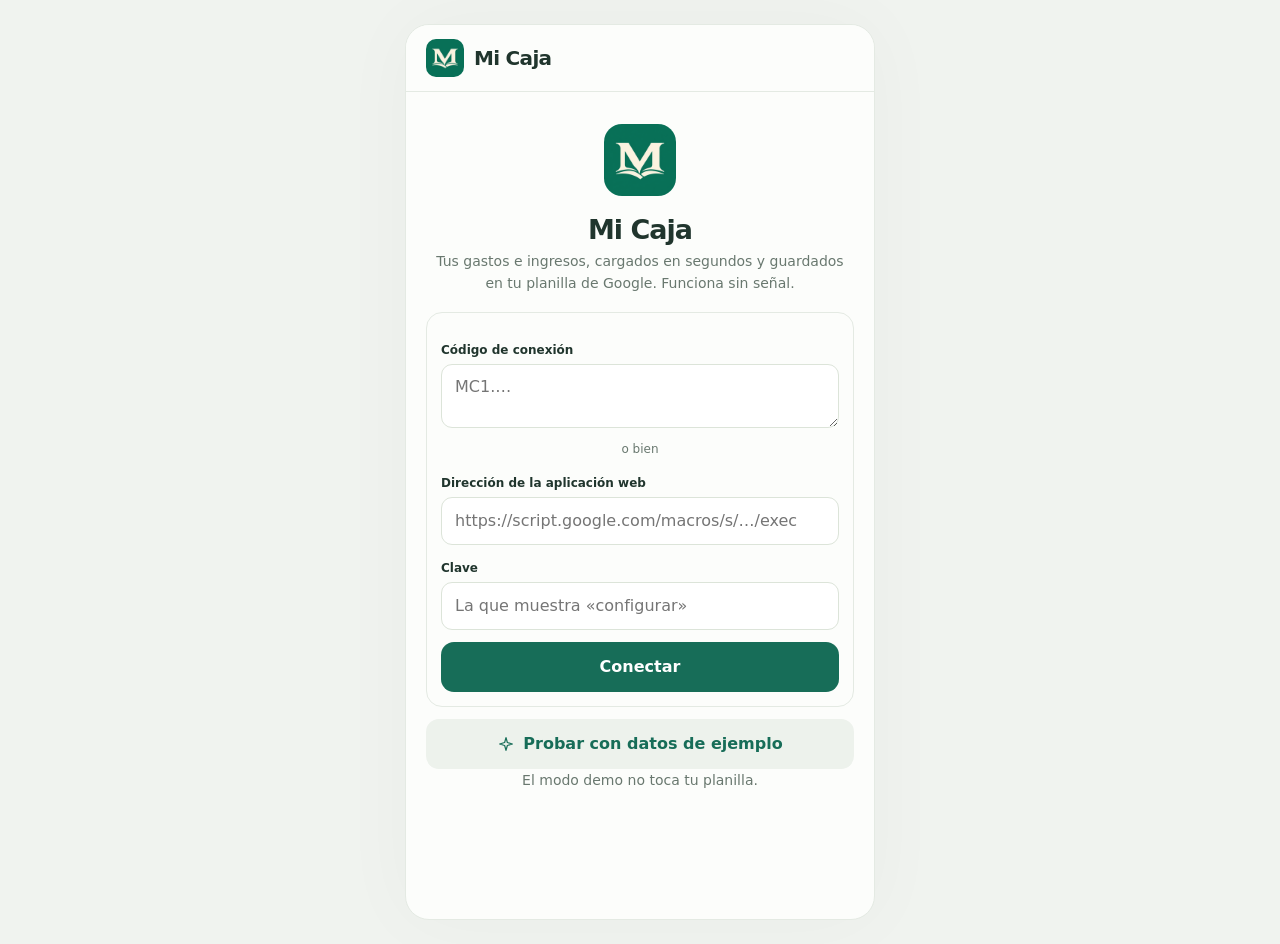
==== index.html @ a15f1933 "Mi Caja 2.0: app sin conexión con servidor en Apps Script (mismo esquema que Don Enrique) - Cola de " ====
<!doctype html>
<html lang="es-AR">
<head>
  <meta charset="utf-8">
  <meta name="viewport" content="width=device-width,initial-scale=1,maximum-scale=1,viewport-fit=cover">
  <meta name="color-scheme" content="light dark">
  <meta name="theme-color" content="#176D58" media="(prefers-color-scheme: light)">
  <meta name="theme-color" content="#181818" media="(prefers-color-scheme: dark)">
  <title>Mi Caja</title>
  <meta name="description" content="Tu registro personal de gastos e ingresos, siempre a mano. Funciona sin señal.">
  <link rel="manifest" href="manifest.webmanifest">
  <link rel="icon" type="image/png" sizes="32x32" href="icons/monogram-32.png">
  <link rel="apple-touch-icon" sizes="180x180" href="icons/monogram-180.png">
  <meta name="apple-mobile-web-app-capable" content="yes">
  <meta name="mobile-web-app-capable" content="yes">
  <meta name="apple-mobile-web-app-title" content="Mi Caja">
  <meta name="apple-mobile-web-app-status-bar-style" content="default">
  <meta name="format-detection" content="telephone=no">
  <link rel="stylesheet" href="css/style.css">
</head>
<body>
  <div class="shell">
    <header><div class="brand"><img class="logo" src="icons/monogram-192.png" width="40" height="40" alt=""> Mi Caja</div><button class="sync-pill" id="sync" type="button" hidden></button></header>
    <div id="update" class="update" hidden><span>Hay una versión nueva de Mi Caja.</span><button id="applyUpdate" type="button">Actualizar</button></div>
    <main id="screen" aria-live="polite"></main>
    <nav id="tabbar" aria-label="Navegación principal" hidden>
      <button data-page="home" type="button"><svg class="ic" width="24" height="24" viewBox="0 0 24 24" fill="none" stroke="currentColor" stroke-width="1.6" stroke-linecap="round" stroke-linejoin="round" aria-hidden="true"><path d="M3.5 10.5 12 4l8.5 6.5"/><path d="M5.5 9v10.5h13V9"/><path d="M10 19.5v-5h4v5"/></svg><span>Inicio</span></button>
      <button data-page="form" type="button"><svg class="ic" width="24" height="24" viewBox="0 0 24 24" fill="none" stroke="currentColor" stroke-width="1.6" stroke-linecap="round" stroke-linejoin="round" aria-hidden="true"><circle cx="12" cy="12" r="8.5"/><path d="M12 8v8M8 12h8"/></svg><span>Cargar</span></button>
      <button data-page="history" type="button"><svg class="ic" width="24" height="24" viewBox="0 0 24 24" fill="none" stroke="currentColor" stroke-width="1.6" stroke-linecap="round" stroke-linejoin="round" aria-hidden="true"><path d="M8.5 7h11M8.5 12h11M8.5 17h11"/><circle cx="4.5" cy="7" r=".8"/><circle cx="4.5" cy="12" r=".8"/><circle cx="4.5" cy="17" r=".8"/></svg><span>Movimientos</span></button>
      <button data-page="settings" type="button"><svg class="ic" width="24" height="24" viewBox="0 0 24 24" fill="none" stroke="currentColor" stroke-width="1.6" stroke-linecap="round" stroke-linejoin="round" aria-hidden="true"><circle cx="12" cy="12" r="3"/><path d="M19.4 15a1.7 1.7 0 0 0 .3 1.8l.1.1a2 2 0 1 1-2.8 2.8l-.1-.1a1.7 1.7 0 0 0-1.8-.3 1.7 1.7 0 0 0-1 1.5V21a2 2 0 1 1-4 0v-.1a1.7 1.7 0 0 0-1.1-1.5 1.7 1.7 0 0 0-1.8.3l-.1.1a2 2 0 1 1-2.8-2.8l.1-.1a1.7 1.7 0 0 0 .3-1.8 1.7 1.7 0 0 0-1.5-1H3a2 2 0 1 1 0-4h.1a1.7 1.7 0 0 0 1.5-1.1 1.7 1.7 0 0 0-.3-1.8l-.1-.1a2 2 0 1 1 2.8-2.8l.1.1a1.7 1.7 0 0 0 1.8.3H9a1.7 1.7 0 0 0 1-1.5V3a2 2 0 1 1 4 0v.1a1.7 1.7 0 0 0 1 1.5 1.7 1.7 0 0 0 1.8-.3l.1-.1a2 2 0 1 1 2.8 2.8l-.1.1a1.7 1.7 0 0 0-.3 1.8V9a1.7 1.7 0 0 0 1.5 1H21a2 2 0 1 1 0 4h-.1a1.7 1.7 0 0 0-1.5 1z"/></svg><span>Ajustes</span></button>
    </nav>
  </div>
  <div id="overlay"></div>
  <div id="toast" role="status"></div>
  <noscript>Mi Caja necesita JavaScript.</noscript>
  <script type="module" src="js/app.js"></script>
</body>
</html>
---- css/style.css ----
/* Mi Caja · verde #176D58, minimalista, para usar con una mano. Modo oscuro automático. */
:root{font-family:system-ui,-apple-system,"Segoe UI",sans-serif;color:#20352d;background:#f0f3ef;--green:#176D58;--muted:#69786f;--line:#e4eae3;--bg:#fcfdfb;--soft:#edf2ec;--warn:#8a6414;--warnbg:#f7f0dc;--bad:#9e3434;--badbg:#f9e7e5;color-scheme:light dark}
*{box-sizing:border-box}
html,body{margin:0;overscroll-behavior-y:none}
body{-webkit-tap-highlight-color:transparent}
body.noscroll{overflow:hidden}
button,input,select,textarea{font:inherit;color:inherit}
button{cursor:pointer}
button:focus-visible,a:focus-visible{outline:3px solid #60b79a;outline-offset:2px}
.ic{display:inline-block;vertical-align:-4px;flex-shrink:0}
.spin{animation:spin 1s linear infinite}
@keyframes spin{to{transform:rotate(360deg)}}

.shell{max-width:470px;margin:auto;min-height:100dvh;background:var(--bg);box-shadow:0 0 80px #19392a08}
header{position:sticky;top:0;z-index:5;display:flex;align-items:center;justify-content:space-between;gap:10px;padding:max(14px,env(safe-area-inset-top)) 20px 14px;border-bottom:1px solid var(--line);background:color-mix(in srgb,var(--bg) 92%,transparent);backdrop-filter:blur(12px)}
.brand{display:flex;align-items:center;gap:10px;font-size:20px;font-weight:750;letter-spacing:-.7px}
.brand img.logo{width:38px;height:38px;object-fit:cover;border-radius:10px;display:block}
.sync-pill{display:flex;align-items:center;gap:6px;border:0;border-radius:20px;padding:8px 11px;font-size:12px;font-weight:600;min-height:36px;background:var(--soft);color:var(--green)}
.sync-pill[hidden]{display:none}
.sync-warn{background:var(--warnbg);color:var(--warn)}
.sync-off{background:#ececec;color:#5d5d5d}
.sync-err{background:var(--badbg);color:var(--bad)}
.sync-busy{background:var(--soft);color:var(--green)}
.sync-demo{background:#ece9f7;color:#5a4a9c}
.update{display:flex;align-items:center;justify-content:space-between;gap:10px;padding:10px 20px;background:var(--green);color:#fff;font-size:13px}
.update[hidden]{display:none}
.update button{border:0;background:#fff;color:var(--green);border-radius:10px;padding:8px 12px;font-weight:700;min-height:38px}

main{padding:22px 20px calc(110px + env(safe-area-inset-bottom))}
h1{font-size:27px;font-weight:650;letter-spacing:-1px;margin:5px 0 20px}
h2{font-size:15px;margin:26px 0 10px}
p{line-height:1.55}
.eyebrow{font-size:11px;letter-spacing:1.6px;text-transform:uppercase;color:var(--muted);font-weight:650}
.muted{font-size:12px;color:var(--muted);line-height:1.6}
.center{text-align:center}
.hero{background:var(--green);color:#fff;padding:24px;border-radius:22px;margin:12px 0}
.hero small{color:#d2e6db}
.balance{font-size:38px;letter-spacing:-1.8px;font-weight:650;margin:8px 0;font-variant-numeric:tabular-nums}
.hero p{font-size:12px;color:#d2e6db;margin:0}
.cards{display:grid;grid-template-columns:1fr 1fr;gap:12px}
.card{border:1px solid var(--line);padding:16px 14px;border-radius:17px}
.card small{color:var(--muted);display:block;font-size:11px}
.card strong{display:block;margin-top:8px;font-size:18px;letter-spacing:-.5px;font-variant-numeric:tabular-nums}
.primary,.secondary,.danger{display:inline-flex;align-items:center;justify-content:center;gap:8px;border:0;padding:14px 18px;border-radius:13px;font-weight:650;min-height:50px}
.primary{background:var(--green);color:#fff}
.primary:disabled{opacity:.6}
.secondary{background:var(--soft);color:var(--green)}
.danger{background:var(--badbg);color:var(--bad)}
.wide{width:100%;margin-top:12px}
.link,.link-more{border:0;background:none;color:var(--green);font-weight:650;padding:10px 4px;min-height:44px}
.link.small{font-size:12px;display:inline-flex;align-items:center;gap:5px}
.link-more{display:block;margin:10px auto 0}
.actions{display:grid;grid-template-columns:1.6fr 1fr;gap:10px;margin:18px 0}

.row{display:flex;align-items:center;gap:12px;width:100%;text-align:left;border:0;background:none;border-bottom:1px solid var(--line);padding:14px 0;min-height:64px}
.row .icon{width:38px;height:38px;border-radius:12px;background:var(--soft);color:var(--green);display:grid;place-items:center;flex-shrink:0}
.row .body{flex:1;min-width:0}
.row strong{font-size:14px;font-weight:600;display:block;overflow:hidden;text-overflow:ellipsis;white-space:nowrap}
.row small{display:block;color:var(--muted);font-size:11.5px;margin-top:4px;overflow:hidden;text-overflow:ellipsis;white-space:nowrap}
.row small.st{color:var(--warn);display:flex;align-items:center;gap:4px}
.row.is-failed small.st{color:var(--bad)}
.row.is-pending .icon,.row.is-failed .icon{background:var(--warnbg);color:var(--warn)}
.row .amount{text-align:right;flex-shrink:0;font-size:14px;font-weight:700;font-variant-numeric:tabular-nums}
.row .amount small{font-weight:500}
.positive{color:var(--green)}
.empty{text-align:center;padding:28px 16px;border:1px dashed #d5dfd2;border-radius:15px;color:var(--muted);font-size:13px;line-height:1.7}
.sync-inline{display:flex;align-items:center;justify-content:space-between;gap:12px;margin:-2px 0 14px;padding:10px 14px;border-radius:12px;background:var(--warnbg);color:var(--warn);font-size:12.5px;line-height:1.45}
.sync-inline.bad{background:var(--badbg);color:var(--bad)}
.sync-inline button{border:0;background:none;color:inherit;font-weight:700;min-height:40px;padding:0 4px}

.tabs,.chips{display:flex;gap:7px;flex-wrap:wrap;margin:12px 0}
.tabs button{flex:1;border:1px solid var(--line);background:#fff;border-radius:11px;padding:10px 6px;font-size:13px;color:#536357;min-height:44px}
.tabs button.active{background:var(--green);border-color:var(--green);color:#fff;font-weight:650}
.chips{margin:10px 0 0}
.chips button{border:1px solid var(--line);background:#fff;border-radius:20px;font-size:12px;padding:8px 12px;color:#536357;min-height:36px}
.chips button.on{border-color:var(--green);color:var(--green);font-weight:650}
.seg{display:grid;grid-template-columns:1fr 1fr;gap:6px;background:var(--soft);padding:4px;border-radius:12px;margin-top:6px}
.seg label{margin:0;text-align:center;border-radius:9px;padding:9px;font-size:13px;font-weight:600;color:var(--muted);cursor:pointer}
.seg label.on{background:#fff;color:var(--green);box-shadow:0 1px 3px #0001}
.seg label{position:relative}
.seg input{position:absolute;inset:0;width:1px;height:1px;min-height:0;padding:0;border:0;opacity:0;pointer-events:none}
label{display:block;font-size:12px;font-weight:650;margin:16px 0 7px}
input,select,textarea{width:100%;min-width:0;max-width:100%;border:1px solid #dce4d9;background:#fff;color:#20352d;border-radius:11px;padding:12px 13px;min-height:48px;font-size:16px}
input:focus,select:focus,textarea:focus{outline:2px solid #7bb39b;outline-offset:0}
input.money{font-size:34px;border-color:#79aa91;font-weight:600;letter-spacing:-1px;font-variant-numeric:tabular-nums}
input[type="date"]{display:block;-webkit-appearance:none;appearance:none;text-align:left}
input[type="date"]::-webkit-date-and-time-value{text-align:left}
textarea{display:block;resize:vertical}
select:disabled{opacity:.7}
details{border:1px solid var(--line);border-radius:12px;padding:12px 14px;margin-top:18px}
summary{font-size:13px;font-weight:600;cursor:pointer;min-height:24px}
.twocol{display:grid;grid-template-columns:1fr 1fr;gap:12px}
.twocol>div,main,form{min-width:0}
.error{color:var(--bad);font-size:13px;min-height:1px}
.check{display:flex;align-items:center;gap:10px;font-weight:500;font-size:13px}
.check input{width:20px;min-height:20px}

.searchbox{display:flex;align-items:center;gap:8px;border:1px solid #dce4d9;border-radius:12px;padding:0 12px;background:#fff;color:var(--muted)}
.searchbox input{border:0;padding:12px 0;outline:none;background:none}
.filters{display:grid;grid-template-columns:1fr 1fr;gap:8px;margin:10px 0 4px}
.filters select:first-child{grid-column:1/-1}
.filters select{min-height:44px;padding:9px 11px;font-size:15px}

.box{border:1px solid var(--line);border-radius:16px;padding:14px;margin-top:8px}
.box .wide:first-child{margin-top:0}
.box.list{padding:4px 14px}
.item{display:flex;align-items:center;gap:12px;width:100%;border:0;background:none;text-align:left;padding:12px 0;min-height:56px;color:var(--green)}
.item+.item{border-top:1px solid var(--line)}
.item span{flex:1;color:inherit}
.item b{display:block;font-size:14px;font-weight:600;color:#20352d}
.item small{display:block;font-size:12px;color:var(--muted);margin-top:2px}
.conn{display:flex;align-items:center;gap:12px}
.conn b{display:block;font-size:14px}
.conn small{display:block;font-size:12px;color:var(--muted);margin-top:2px}
.dot{width:10px;height:10px;border-radius:50%;flex-shrink:0}
.dot-ok{background:#2fa36b}.dot-off{background:#a0a0a0}.dot-demo{background:#7a66c7}
.note{display:flex;gap:8px;align-items:flex-start;margin-top:12px;padding:10px 12px;border-radius:11px;background:var(--warnbg);color:var(--warn);font-size:12.5px;line-height:1.5}
.note.bad{background:var(--badbg);color:var(--bad)}
.note .ic{margin-top:1px}
.op{display:flex;align-items:flex-start;gap:9px;padding:9px 0;font-size:13px;color:var(--muted)}
.op+.op{border-top:1px solid var(--line)}
.op span{flex:1}
.op small{display:block;color:var(--bad);margin-top:3px}
.op.bad{color:inherit}
.op .link{min-height:32px;padding:0 4px}
.version{text-align:center;font-size:12px;color:var(--muted);margin-top:28px}

.welcome{text-align:center;padding-top:10px}
.welcome img{border-radius:18px}
.welcome h1{margin:14px 0 6px}
.welcome>p{color:var(--muted);font-size:14px;margin:0 0 18px}
.welcome .box{text-align:left}
body.is-welcome nav{display:none}

nav{position:fixed;bottom:0;left:50%;transform:translateX(-50%);z-index:5;width:min(100%,470px);padding:8px 6px max(10px,env(safe-area-inset-bottom));display:grid;grid-template-columns:repeat(4,1fr);background:color-mix(in srgb,var(--bg) 94%,transparent);border-top:1px solid var(--line);backdrop-filter:blur(12px)}
nav[hidden]{display:none}
nav button{display:flex;flex-direction:column;align-items:center;gap:3px;border:0;background:none;color:#7a857a;min-height:52px;padding:4px}
nav span{font-size:10.5px;font-weight:600}
nav button.active{color:var(--green)}

.sheet-bg{position:fixed;inset:0;background:#0006;z-index:20;animation:fade .15s}
.sheet{position:fixed;left:50%;bottom:0;transform:translateX(-50%);z-index:21;width:min(100%,470px);max-height:88dvh;overflow:auto;background:var(--bg);border-radius:22px 22px 0 0;padding:18px 20px max(20px,env(safe-area-inset-bottom));animation:up .2s ease-out}
@keyframes up{from{transform:translate(-50%,40px);opacity:.4}}
@keyframes fade{from{opacity:0}}
.sheet-head{display:flex;align-items:center;justify-content:space-between;gap:10px}
.sheet-head b{font-size:16px}
.iconbtn{border:0;background:var(--soft);color:var(--green);width:40px;height:40px;border-radius:50%;display:grid;place-items:center;flex-shrink:0}
.sheet-amount{font-size:30px;font-weight:650;letter-spacing:-1px;margin:6px 0 4px;font-variant-numeric:tabular-nums}
.sheet dl{display:grid;grid-template-columns:auto 1fr;gap:9px 14px;font-size:13.5px;margin:16px 0}
.sheet dt{color:var(--muted)}
.sheet dd{margin:0;overflow-wrap:anywhere}
.sheet-actions{display:grid;gap:8px}

#toast{position:fixed;bottom:calc(96px + env(safe-area-inset-bottom));left:50%;transform:translate(-50%,10px);z-index:30;background:#203d30;color:#fff;border-radius:12px;padding:12px 16px;font-size:13px;max-width:90%;opacity:0;pointer-events:none;transition:.2s}
#toast.show{opacity:1;transform:translate(-50%,0)}

@media(min-width:600px){.shell{margin:24px auto;min-height:calc(100dvh - 48px);border:1px solid var(--line);border-radius:24px;overflow:clip}nav{bottom:24px;border-radius:0 0 24px 24px}}

@media(prefers-color-scheme:dark){
  :root{color:#ededed;background:#101010;--green:#78d4b4;--muted:#ababab;--line:#363636;--bg:#181818;--soft:#262626;--warn:#f1d08a;--warnbg:#3a311a;--bad:#ffaaa5;--badbg:#3d2221}
  .hero,.primary,.tabs button.active{background:#176D58;color:#fff;border-color:#176D58}
  .update{background:#176D58}
  .card,.box{background:#1e1e1e}
  .tabs button,.chips button,.seg label.on,.searchbox{background:#242424;color:#e0e0e0;border-color:#414141}
  .chips button.on{color:var(--green);border-color:var(--green)}
  input,select,textarea{background:#242424;color:#ededed;border-color:#484848}
  .searchbox input{background:none}
  input::placeholder,textarea::placeholder{color:#a0a0a0;opacity:1}
  input.money{border-color:#6cb89a}
  .item b{color:#ededed}
  .sync-off{background:#2b2b2b;color:#bdbdbd}
  .sync-demo{background:#2c2840;color:#c7bcf5}
  .empty{border-color:#484848}
  #toast{background:#e5e5e5;color:#202020}
}
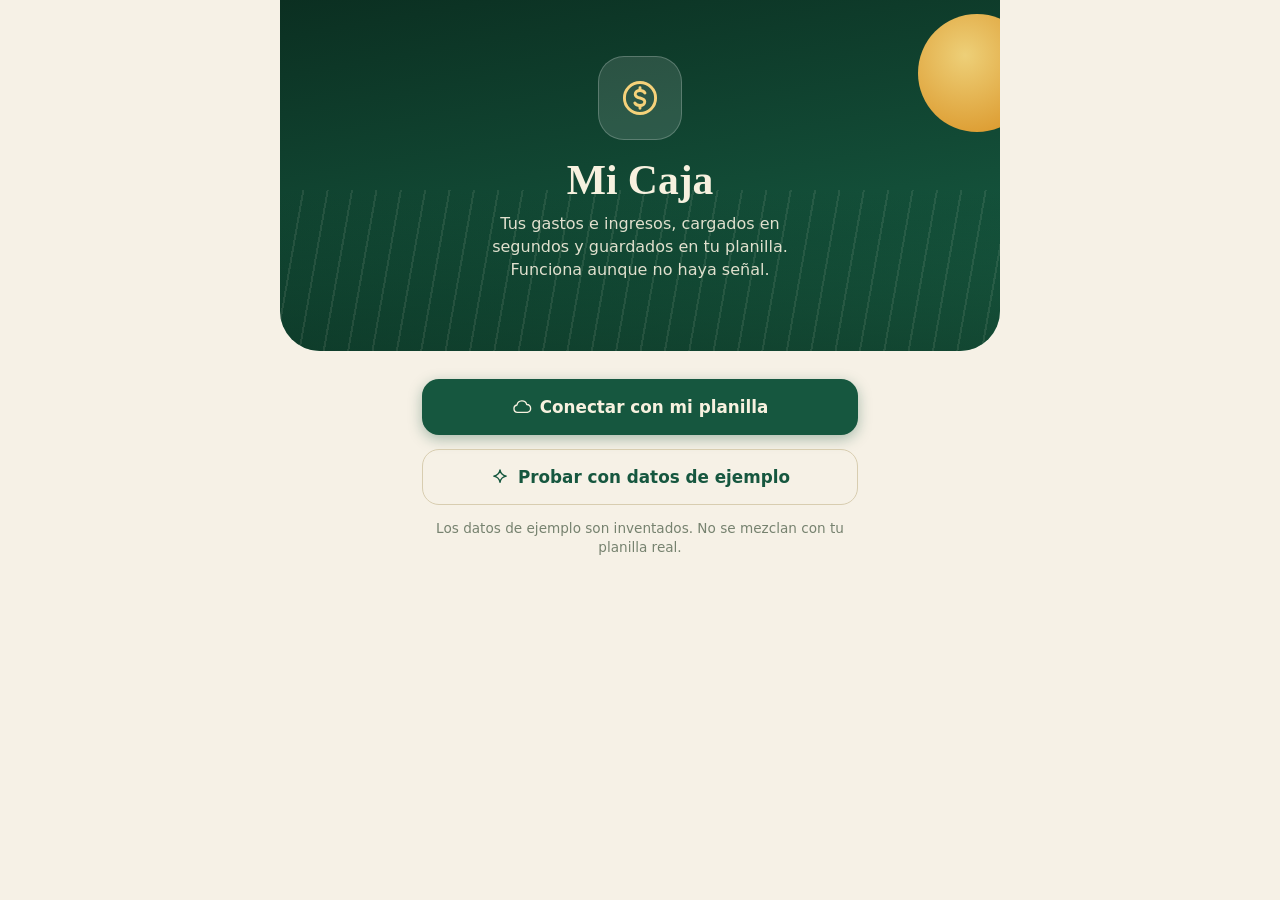
==== commit 788a5690: "Rediseño al estilo Don Enrique: mismos colores, letras, íconos y componentes; logo nuevo - Hoja de e" ====
--- a/index.html
+++ b/index.html
@@ -2,36 +2,36 @@
 <html lang="es-AR">
 <head>
   <meta charset="utf-8">
-  <meta name="viewport" content="width=device-width,initial-scale=1,maximum-scale=1,viewport-fit=cover">
+  <meta name="viewport" content="width=device-width, initial-scale=1, maximum-scale=1, viewport-fit=cover">
+  <title>Mi Caja</title>
+  <meta name="description" content="Tus gastos e ingresos, siempre a mano. Funciona sin señal.">
+  <meta name="theme-color" content="#0f3d2c">
   <meta name="color-scheme" content="light dark">
-  <meta name="theme-color" content="#176D58" media="(prefers-color-scheme: light)">
-  <meta name="theme-color" content="#181818" media="(prefers-color-scheme: dark)">
-  <title>Mi Caja</title>
-  <meta name="description" content="Tu registro personal de gastos e ingresos, siempre a mano. Funciona sin señal.">
   <link rel="manifest" href="manifest.webmanifest">
-  <link rel="icon" type="image/png" sizes="32x32" href="icons/monogram-32.png">
-  <link rel="apple-touch-icon" sizes="180x180" href="icons/monogram-180.png">
+  <link rel="icon" type="image/png" href="icons/favicon-32.png">
+  <link rel="apple-touch-icon" href="icons/apple-touch-icon.png">
+  <meta name="mobile-web-app-capable" content="yes">
   <meta name="apple-mobile-web-app-capable" content="yes">
-  <meta name="mobile-web-app-capable" content="yes">
   <meta name="apple-mobile-web-app-title" content="Mi Caja">
+  <!-- "default": la app no se dibuja debajo de la barra de estado (igual que Don Enrique) -->
   <meta name="apple-mobile-web-app-status-bar-style" content="default">
   <meta name="format-detection" content="telephone=no">
-  <link rel="stylesheet" href="css/style.css">
+  <link rel="stylesheet" href="css/app.css">
 </head>
 <body>
-  <div class="shell">
-    <header><div class="brand"><img class="logo" src="icons/monogram-192.png" width="40" height="40" alt=""> Mi Caja</div><button class="sync-pill" id="sync" type="button" hidden></button></header>
-    <div id="update" class="update" hidden><span>Hay una versión nueva de Mi Caja.</span><button id="applyUpdate" type="button">Actualizar</button></div>
-    <main id="screen" aria-live="polite"></main>
-    <nav id="tabbar" aria-label="Navegación principal" hidden>
-      <button data-page="home" type="button"><svg class="ic" width="24" height="24" viewBox="0 0 24 24" fill="none" stroke="currentColor" stroke-width="1.6" stroke-linecap="round" stroke-linejoin="round" aria-hidden="true"><path d="M3.5 10.5 12 4l8.5 6.5"/><path d="M5.5 9v10.5h13V9"/><path d="M10 19.5v-5h4v5"/></svg><span>Inicio</span></button>
-      <button data-page="form" type="button"><svg class="ic" width="24" height="24" viewBox="0 0 24 24" fill="none" stroke="currentColor" stroke-width="1.6" stroke-linecap="round" stroke-linejoin="round" aria-hidden="true"><circle cx="12" cy="12" r="8.5"/><path d="M12 8v8M8 12h8"/></svg><span>Cargar</span></button>
-      <button data-page="history" type="button"><svg class="ic" width="24" height="24" viewBox="0 0 24 24" fill="none" stroke="currentColor" stroke-width="1.6" stroke-linecap="round" stroke-linejoin="round" aria-hidden="true"><path d="M8.5 7h11M8.5 12h11M8.5 17h11"/><circle cx="4.5" cy="7" r=".8"/><circle cx="4.5" cy="12" r=".8"/><circle cx="4.5" cy="17" r=".8"/></svg><span>Movimientos</span></button>
-      <button data-page="settings" type="button"><svg class="ic" width="24" height="24" viewBox="0 0 24 24" fill="none" stroke="currentColor" stroke-width="1.6" stroke-linecap="round" stroke-linejoin="round" aria-hidden="true"><circle cx="12" cy="12" r="3"/><path d="M19.4 15a1.7 1.7 0 0 0 .3 1.8l.1.1a2 2 0 1 1-2.8 2.8l-.1-.1a1.7 1.7 0 0 0-1.8-.3 1.7 1.7 0 0 0-1 1.5V21a2 2 0 1 1-4 0v-.1a1.7 1.7 0 0 0-1.1-1.5 1.7 1.7 0 0 0-1.8.3l-.1.1a2 2 0 1 1-2.8-2.8l.1-.1a1.7 1.7 0 0 0 .3-1.8 1.7 1.7 0 0 0-1.5-1H3a2 2 0 1 1 0-4h.1a1.7 1.7 0 0 0 1.5-1.1 1.7 1.7 0 0 0-.3-1.8l-.1-.1a2 2 0 1 1 2.8-2.8l.1.1a1.7 1.7 0 0 0 1.8.3H9a1.7 1.7 0 0 0 1-1.5V3a2 2 0 1 1 4 0v.1a1.7 1.7 0 0 0 1 1.5 1.7 1.7 0 0 0 1.8-.3l.1-.1a2 2 0 1 1 2.8 2.8l-.1.1a1.7 1.7 0 0 0-.3 1.8V9a1.7 1.7 0 0 0 1.5 1H21a2 2 0 1 1 0 4h-.1a1.7 1.7 0 0 0-1.5 1z"/></svg><span>Ajustes</span></button>
-    </nav>
-  </div>
+  <div id="edge-band" aria-hidden="true"></div>
+  <header class="appbar" id="appbar">
+    <div class="brand">
+      <span class="logo" id="brandLogo" aria-hidden="true"></span>
+      <div class="brand-text"><b>Mi Caja</b><small>Finanzas personales</small></div>
+    </div>
+    <button class="sync-pill" id="sync" type="button" hidden></button>
+  </header>
+  <div class="update-bar" id="update" hidden><span>Hay una versión nueva de Mi Caja.</span><button id="applyUpdate" type="button">Actualizar</button></div>
+  <main id="view" tabindex="-1"></main>
+  <nav class="tabbar" id="tabbar" aria-label="Secciones"></nav>
   <div id="overlay"></div>
-  <div id="toast" role="status"></div>
+  <div class="toast" id="toast" role="status" aria-live="polite"></div>
   <noscript>Mi Caja necesita JavaScript.</noscript>
   <script type="module" src="js/app.js"></script>
 </body>
--- a/css/app.css
+++ b/css/app.css
@@ -0,0 +1,611 @@
+/* Mi Caja — mismo sistema visual que Don Enrique (paleta de campo, tipografía del sistema). Base copiada de Don Enrique + agregados de Mi Caja al final. */
+:root {
+  --bg: #f6f1e6;
+  --bg-2: #efe8d7;
+  --surface: #fffdf8;
+  --surface-2: #f8f3e7;
+  --ink: #1b2a21;
+  --ink-2: #44554a;
+  --muted: #76826f;
+  --line: #e6dcc4;
+  --line-2: #d8cdb0;
+  --green: #16573f;
+  --green-d: #0f3d2c;
+  --green-2: #1f7254;
+  --green-l: #dcebe1;
+  --gold: #e9a820;
+  --gold-d: #b87a08;
+  --gold-l: #fbefcb;
+  --red: #b5402f;
+  --red-l: #f8dfd9;
+  --amber: #b86e00;
+  --amber-l: #fcebc8;
+  --blue: #2c6a8f;
+  --blue-l: #dcebf4;
+  --earth: #8a6544;
+  --earth-l: #efe2d3;
+  --slate: #566570;
+  --slate-l: #e3e8eb;
+  --trigo: #c48a0f; --trigo-l: #fbeccb;
+  --soja: #5f8b32; --soja-l: #e2eed2;
+  --maiz: #d9a516; --maiz-l: #fcf0c0;
+  --centeno: #8b6a4f; --centeno-l: #eee0d3;
+  --otro: #6f7d72; --otro-l: #e6ebe6;
+  --on-green: #f7f1df;
+  --shadow: 0 1px 2px rgba(60, 45, 10, .06), 0 6px 18px rgba(60, 45, 10, .07);
+  --shadow-lg: 0 10px 40px rgba(20, 30, 20, .22);
+  --r: 20px;
+  --r-sm: 14px;
+  --tab-h: 64px;
+  --sat: env(safe-area-inset-top, 0px);
+  --sab: env(safe-area-inset-bottom, 0px);
+  --sal: env(safe-area-inset-left, 0px);
+  --sar: env(safe-area-inset-right, 0px);
+  --font: system-ui, -apple-system, "SF Pro Text", "Segoe UI", Roboto, sans-serif;
+  --serif: ui-serif, "New York", "Iowan Old Style", "Palatino Linotype", Georgia, serif;
+  --round: ui-rounded, "SF Pro Rounded", system-ui, -apple-system, sans-serif;
+}
+:root[data-theme="dark"] {
+  --bg: #0f1a14; --bg-2: #14231b; --surface: #17251d; --surface-2: #1c2d23;
+  --ink: #eee8d6; --ink-2: #c1c9b9; --muted: #8e9a8b; --line: #26382d; --line-2: #31463a;
+  --green: #5fb48c; --green-d: #0b241a; --green-2: #7bc9a2; --green-l: #1c3a2c;
+  --gold: #efb43a; --gold-d: #efb43a; --gold-l: #3a2f12;
+  --red: #ee8a78; --red-l: #3b1f1a; --amber: #eeb35a; --amber-l: #3a2a10;
+  --blue: #7fb6d6; --blue-l: #172c39; --earth: #cfa57c; --earth-l: #30241a; --slate: #a3b2bc; --slate-l: #222c32;
+  --trigo: #e3ac32; --trigo-l: #3a2d0f; --soja: #8fbf5e; --soja-l: #22331a;
+  --maiz: #f0c33f; --maiz-l: #3a3210; --centeno: #c9a283; --centeno-l: #33271d;
+  --otro: #9bab9f; --otro-l: #23302a;
+  --shadow: 0 1px 2px rgba(0, 0, 0, .35), 0 6px 18px rgba(0, 0, 0, .3);
+  --shadow-lg: 0 10px 40px rgba(0, 0, 0, .6);
+}
+@media (prefers-color-scheme: dark) {
+  :root:not([data-theme="light"]):not([data-theme="dark"]) {
+    --bg: #0f1a14; --bg-2: #14231b; --surface: #17251d; --surface-2: #1c2d23;
+    --ink: #eee8d6; --ink-2: #c1c9b9; --muted: #8e9a8b; --line: #26382d; --line-2: #31463a;
+    --green: #5fb48c; --green-d: #0b241a; --green-2: #7bc9a2; --green-l: #1c3a2c;
+    --gold: #efb43a; --gold-d: #efb43a; --gold-l: #3a2f12;
+    --red: #ee8a78; --red-l: #3b1f1a; --amber: #eeb35a; --amber-l: #3a2a10;
+    --blue: #7fb6d6; --blue-l: #172c39; --earth: #cfa57c; --earth-l: #30241a; --slate: #a3b2bc; --slate-l: #222c32;
+    --trigo: #e3ac32; --trigo-l: #3a2d0f; --soja: #8fbf5e; --soja-l: #22331a;
+    --maiz: #f0c33f; --maiz-l: #3a3210; --centeno: #c9a283; --centeno-l: #33271d;
+    --otro: #9bab9f; --otro-l: #23302a;
+    --shadow: 0 1px 2px rgba(0, 0, 0, .35), 0 6px 18px rgba(0, 0, 0, .3);
+    --shadow-lg: 0 10px 40px rgba(0, 0, 0, .6);
+  }
+}
+
+*, *::before, *::after { box-sizing: border-box; }
+html { -webkit-text-size-adjust: 100%; text-size-adjust: 100%; background: var(--bg); overscroll-behavior-y: none; }
+body {
+  margin: 0; min-height: 100vh; min-height: 100dvh; background: var(--bg); color: var(--ink);
+  font: 16px/1.4 var(--font); -webkit-font-smoothing: antialiased; -webkit-tap-highlight-color: transparent;
+  overscroll-behavior-y: none; padding-bottom: calc(var(--tab-h) + var(--sab) + 18px);
+}
+body.has-fab { padding-bottom: calc(var(--tab-h) + var(--sab) + 96px); }
+body.noscroll { overflow: hidden; }
+body.welcome { padding-bottom: 0; }
+body.welcome .appbar, body.welcome .tabbar { display: none; }
+button { font: inherit; color: inherit; cursor: pointer; -webkit-appearance: none; appearance: none; border: 0; background: none; padding: 0; touch-action: manipulation; }
+button:disabled { cursor: default; }
+h1, h2, h3, p { margin: 0; }
+a { color: var(--green); }
+#view { outline: none; max-width: 720px; margin: 0 auto; }
+small { font-size: .8125rem; }
+.ic { display: inline-flex; flex: none; align-items: center; justify-content: center; vertical-align: middle; }
+.ic svg { display: block; }
+.spin svg { animation: spin 1s linear infinite; }
+@keyframes spin { to { transform: rotate(360deg); } }
+:focus-visible { outline: 3px solid color-mix(in srgb, var(--gold) 70%, transparent); outline-offset: 2px; border-radius: 10px; }
+
+/* ----- franja invisible en el borde de arriba -----
+   iOS 26 difumina el borde superior de las apps instaladas, salvo que ahí haya un elemento FIJO, ancho y con color de fondo:
+   entonces usa ese color y no difumina. La franja no pinta nada (background-clip: text), solo le dice a iOS qué color usar. */
+#edge-band {
+  position: fixed; top: 0; left: 0; right: 0; height: 14px; z-index: 2147483647; pointer-events: none;
+  background-color: var(--green-d); -webkit-background-clip: text; background-clip: text; color: transparent;
+}
+body.sheet-full-open #edge-band { background-color: var(--surface); }
+
+/* ----- barra superior ----- */
+.appbar {
+  position: sticky; top: 0; z-index: 30; display: flex; align-items: center; justify-content: space-between; gap: 10px;
+  padding: calc(var(--sat) + 8px) calc(var(--sar) + 16px) 10px calc(var(--sal) + 16px);
+  background: var(--green-d); color: var(--on-green);
+}
+/* si el iPhone "rebota" al tirar la pantalla hacia abajo, el verde de la barra sigue hacia arriba y no queda un hueco oscuro */
+.appbar::before { content: ''; position: absolute; left: 0; right: 0; bottom: 100%; height: 100vh; background: var(--green-d); pointer-events: none; }
+.brand { display: flex; align-items: center; gap: 10px; min-width: 0; }
+.logo { display: inline-flex; flex: none; border-radius: 7.5px; box-shadow: 0 0 0 1px rgba(255, 255, 255, .12); }
+.logo svg { display: block; }
+.brand-text { display: flex; flex-direction: column; line-height: 1.1; white-space: nowrap; }
+.brand-text b { font: 700 1.1rem/1.1 var(--serif); letter-spacing: .01em; }
+.brand-text small { font-size: .72rem; opacity: .7; letter-spacing: .06em; text-transform: uppercase; }
+.sync-pill {
+  flex: none; display: inline-flex; align-items: center; gap: 6px; min-height: 36px; padding: 0 12px; border-radius: 999px;
+  font-size: .82rem; font-weight: 600; white-space: nowrap; background: rgba(255, 255, 255, .12); color: var(--on-green);
+  border: 1px solid rgba(255, 255, 255, .16);
+}
+.sync-pill[hidden] { display: none; }
+.sync-ok .ic { color: #8fe0b4; }
+.sync-busy { background: rgba(255, 255, 255, .18); }
+.sync-warn { background: #f1b540; color: #3a2800; border-color: transparent; }
+.sync-off { background: #efe4c8; color: #4a3d1a; border-color: transparent; }
+.sync-err { background: #f0a090; color: #4a0f06; border-color: transparent; }
+.sync-demo { background: rgba(233, 168, 32, .22); color: #ffd980; border-color: rgba(233, 168, 32, .4); }
+
+/* ----- barra inferior ----- */
+.tabbar {
+  position: fixed; left: 0; right: 0; bottom: 0; z-index: 40; display: flex; justify-content: space-around;
+  padding: 6px calc(var(--sar) + 6px) calc(var(--sab) + 6px) calc(var(--sal) + 6px);
+  background: color-mix(in srgb, var(--surface) 92%, transparent); border-top: 1px solid var(--line);
+  -webkit-backdrop-filter: saturate(1.4) blur(14px); backdrop-filter: saturate(1.4) blur(14px);
+}
+.tabbar button {
+  flex: 1; max-width: 120px; min-height: 52px; display: flex; flex-direction: column; align-items: center; justify-content: center; gap: 2px;
+  color: var(--muted); font-size: .7rem; font-weight: 600; border-radius: 14px; position: relative;
+}
+.tabbar button[aria-current="true"] { color: var(--green); }
+.tabbar button[aria-current="true"]::before {
+  content: ""; position: absolute; top: -7px; width: 26px; height: 3px; border-radius: 0 0 3px 3px; background: var(--gold);
+}
+.tabbar button:active { background: var(--bg-2); }
+
+/* ----- botón flotante ----- */
+#fab-slot { position: fixed; right: calc(var(--sar) + 16px); bottom: calc(var(--tab-h) + var(--sab) + 14px); z-index: 35; }
+.fab {
+  display: inline-flex; align-items: center; gap: 8px; min-height: 56px; padding: 0 22px 0 18px; border-radius: 999px;
+  background: var(--gold); color: #2a1d00; font-weight: 700; font-size: 1rem; box-shadow: 0 8px 24px rgba(184, 122, 8, .45);
+}
+.fab:active { transform: scale(.97); }
+
+/* ----- contenedores ----- */
+.page { padding: 14px calc(var(--sar) + 16px) 8px calc(var(--sal) + 16px); display: flex; flex-direction: column; gap: 14px; }
+.page-head { display: flex; align-items: flex-end; justify-content: space-between; gap: 12px; padding-top: 6px; }
+.page-head h1 { font: 700 1.9rem/1.1 var(--serif); letter-spacing: -.01em; }
+.page-head p { color: var(--muted); font-size: .95rem; margin-top: 2px; }
+.sec { display: flex; flex-direction: column; gap: 10px; }
+.sec-title { font-size: .78rem; font-weight: 700; letter-spacing: .09em; text-transform: uppercase; color: var(--muted); padding: 4px 4px 0; }
+.group-title { font: 700 1.05rem/1.2 var(--serif); margin: 8px 2px 0; color: var(--ink-2); }
+.list { display: flex; flex-direction: column; gap: 10px; }
+.center { text-align: center; display: flex; justify-content: center; }
+.grow { flex: 1; min-width: 0; }
+.muted { color: var(--muted); }
+.small { font-size: .85rem; }
+.pad { padding: 14px; }
+.prose { color: var(--ink-2); line-height: 1.5; }
+.mono { font-family: ui-monospace, "SF Mono", Menlo, monospace; font-size: .85rem; }
+
+.card {
+  display: flex; flex-direction: column; gap: 12px; width: 100%; text-align: left; padding: 16px; border-radius: var(--r);
+  background: var(--surface); border: 1px solid var(--line); box-shadow: var(--shadow);
+}
+.card.tap, .tap-card { cursor: pointer; transition: transform .12s ease, box-shadow .12s ease; }
+.card.tap:active, .tap-card:active { transform: scale(.985); }
+.card.flat, .live-card.flat { box-shadow: none; }
+.row-flex { flex-direction: row; align-items: center; gap: 12px; }
+.row-top { display: flex; align-items: center; gap: 12px; }
+.row-top[role="button"] { cursor: pointer; }
+.title-line { display: flex; align-items: center; justify-content: space-between; gap: 8px; flex-wrap: wrap; }
+.ct { font-size: 1.04rem; font-weight: 650; line-height: 1.2; }
+.sub { color: var(--ink-2); font-size: .9rem; margin-top: 2px; overflow-wrap: anywhere; }
+.meta { display: flex; flex-wrap: wrap; gap: 6px 14px; color: var(--ink-2); font-size: .85rem; align-items: center; }
+.meta > span { display: inline-flex; align-items: center; gap: 5px; }
+.meta .strong, .strong { font-weight: 700; color: var(--ink); }
+.meta .good { color: var(--green); font-weight: 600; }
+.meta .bad { color: var(--red); font-weight: 600; }
+.meta .warnx { color: var(--amber); font-weight: 600; }
+.camp { font: 600 .78rem var(--round); color: var(--muted); background: var(--bg-2); padding: 2px 8px; border-radius: 999px; }
+.big-num { font: 700 1.25rem/1.1 var(--round); white-space: nowrap; color: var(--ink); }
+.big-num.sm { font-size: 1rem; }
+.big-num.center { font-size: 2.2rem; justify-content: center; padding-top: 4px; }
+.lit { font: 700 1rem var(--round); white-space: nowrap; }
+.lit-in { color: var(--green); } .lit-out { color: var(--red); } .lit-mid { color: var(--blue); }
+
+/* insignias de cultivo / tipo */
+.crop {
+  flex: none; display: inline-flex; align-items: center; justify-content: center; width: 46px; height: 46px; border-radius: 15px;
+  background: var(--otro-l); color: var(--otro);
+}
+.crop-trigo { background: var(--trigo-l); color: var(--trigo); }
+.crop-soja { background: var(--soja-l); color: var(--soja); }
+.crop-maiz { background: var(--maiz-l); color: var(--maiz); }
+.crop-centeno { background: var(--centeno-l); color: var(--centeno); }
+.crop-silo { background: var(--gold-l); color: var(--gold-d); }
+.crop-earth { background: var(--earth-l); color: var(--earth); }
+.crop-blue { background: var(--blue-l); color: var(--blue); }
+.crop-warn { background: var(--amber-l); color: var(--amber); }
+.crop-fuel-in { background: var(--green-l); color: var(--green); }
+.crop-fuel-mid { background: var(--blue-l); color: var(--blue); }
+.crop-fuel-out { background: var(--red-l); color: var(--red); }
+
+/* chips */
+.chip {
+  display: inline-flex; align-items: center; gap: 4px; min-height: 24px; padding: 0 10px; border-radius: 999px; white-space: nowrap;
+  font-size: .75rem; font-weight: 650; background: var(--bg-2); color: var(--ink-2);
+}
+.chip-live { background: var(--green-l); color: var(--green); }
+.chip-live::before { content: ""; width: 7px; height: 7px; border-radius: 50%; background: currentColor; animation: pulse 1.6s ease-in-out infinite; }
+@keyframes pulse { 50% { opacity: .25; } }
+.chip-ok { background: var(--green-l); color: var(--green); }
+.chip-done { background: var(--bg-2); color: var(--ink-2); }
+.chip-warn { background: var(--amber-l); color: var(--amber); }
+.chip-info { background: var(--blue-l); color: var(--blue); }
+.chip-err { background: var(--red-l); color: var(--red); }
+.chip-neutral { background: var(--bg-2); color: var(--muted); }
+
+/* botones */
+.btn {
+  display: inline-flex; align-items: center; justify-content: center; gap: 8px; min-height: 48px; padding: 0 20px; border-radius: 15px;
+  font-weight: 650; font-size: 1rem; transition: transform .1s ease, filter .1s ease; white-space: nowrap;
+}
+.btn:active:not(:disabled) { transform: scale(.97); filter: brightness(.95); }
+.btn:disabled { opacity: .45; }
+.btn-lg { min-height: 56px; font-size: 1.05rem; border-radius: 17px; }
+.btn-sm { min-height: 40px; padding: 0 14px; font-size: .9rem; border-radius: 12px; }
+.btn-block { width: 100%; }
+.btn-primary { background: var(--green); color: var(--on-green); box-shadow: 0 4px 14px color-mix(in srgb, var(--green) 35%, transparent); }
+:root[data-theme="dark"] .btn-primary { color: #06150e; }
+@media (prefers-color-scheme: dark) { :root:not([data-theme="light"]) .btn-primary { color: #06150e; } }
+.btn-soft { background: var(--gold-l); color: var(--gold-d); }
+.btn-info { background: var(--blue-l); color: var(--blue); }
+.btn-ghost { background: transparent; color: var(--green); border: 1.5px solid var(--line-2); }
+.btn-danger { background: var(--red); color: #fff; }
+.btn.busy { opacity: .7; pointer-events: none; }
+.btn-row { display: flex; gap: 8px; flex-wrap: wrap; }
+.btn-row > .btn { flex: 1 1 auto; }
+.btn-col { display: flex; flex-direction: column; gap: 10px; }
+.row-2 { display: grid; grid-template-columns: 1fr 1fr; gap: 10px; }
+.icon-btn { display: inline-flex; align-items: center; justify-content: center; width: 44px; height: 44px; border-radius: 14px; color: var(--ink-2); flex: none; }
+.icon-btn:active { background: var(--bg-2); }
+.icon-btn.light { background: rgba(255, 255, 255, .14); color: var(--on-green); }
+.link { color: var(--green); font-weight: 650; padding: 8px; }
+
+/* ----- inicio ----- */
+.hero {
+  position: relative; overflow: hidden; border-radius: 26px; padding: 22px 18px 18px; color: var(--on-green);
+  background: linear-gradient(160deg, var(--green-d) 0%, #14523b 70%, #1d6a4c 100%); box-shadow: var(--shadow);
+}
+:root[data-theme="dark"] .hero { background: linear-gradient(160deg, #0b2a1d, #124030 70%, #17513b); }
+@media (prefers-color-scheme: dark) { :root:not([data-theme="light"]) .hero { background: linear-gradient(160deg, #0b2a1d, #124030 70%, #17513b); } }
+.hero-art { position: absolute; top: 0; right: 0; width: 400px; height: 190px; opacity: .95; pointer-events: none; }
+.hero-art svg { width: 400px; height: 190px; display: block; overflow: visible; }
+.hero > *:not(.hero-art) { position: relative; }
+.eyebrow { font-size: .78rem; font-weight: 700; letter-spacing: .1em; text-transform: uppercase; color: #f5d27a; }
+.hero h1 { font: 700 2.1rem/1.1 var(--serif); margin: 6px 0 84px; }
+.hero-stats { display: grid; grid-template-columns: repeat(3, 1fr); gap: 8px; }
+.hs {
+  display: flex; flex-direction: column; align-items: flex-start; gap: 2px; padding: 10px 12px; border-radius: 16px; text-align: left;
+  background: rgba(10, 36, 26, .55); border: 1px solid rgba(255, 255, 255, .14); -webkit-backdrop-filter: blur(8px); backdrop-filter: blur(8px); color: var(--on-green);
+}
+.hs b { font: 700 1.7rem/1 var(--round); }
+.hs span { font-size: .74rem; opacity: .85; line-height: 1.15; }
+.quick { display: grid; grid-template-columns: repeat(4, 1fr); gap: 8px; }
+.q {
+  display: flex; flex-direction: column; align-items: center; gap: 8px; padding: 12px 4px 10px; border-radius: 18px; text-align: center;
+  background: var(--surface); border: 1px solid var(--line); box-shadow: var(--shadow); font-size: .74rem; font-weight: 650; line-height: 1.15; color: var(--ink-2);
+}
+.q:active { transform: scale(.96); }
+.q-ic { display: inline-flex; width: 46px; height: 46px; border-radius: 15px; align-items: center; justify-content: center; background: var(--green-l); color: var(--green); }
+.q:nth-child(2) .q-ic { background: var(--gold-l); color: var(--gold-d); }
+.q:nth-child(3) .q-ic { background: var(--blue-l); color: var(--blue); }
+.q:nth-child(4) .q-ic { background: var(--earth-l); color: var(--earth); }
+.live-card { display: flex; flex-direction: column; gap: 10px; padding: 14px; border-radius: var(--r); background: var(--surface); border: 1.5px solid color-mix(in srgb, var(--green) 35%, var(--line)); box-shadow: var(--shadow); }
+.live-card > .card { box-shadow: none; border: 0; padding: 0; background: none; }
+.live-time { display: flex; align-items: center; gap: 8px; flex-wrap: wrap; padding: 10px 12px; border-radius: 14px; background: var(--green-l); color: var(--green); }
+.live-time b { font: 700 1.5rem/1 var(--round); }
+.live-time span { font-size: .85rem; }
+.live-time em { font-style: normal; font-size: .8rem; opacity: .8; margin-left: auto; }
+.tank-row { display: grid; grid-template-columns: 1fr 1fr; gap: 14px; }
+.tank { display: flex; flex-direction: column; gap: 6px; }
+.tank small { color: var(--muted); }
+.tank-top { display: flex; justify-content: space-between; align-items: baseline; gap: 6px; font-size: .88rem; color: var(--ink-2); }
+.tank-top b { font: 700 1.05rem var(--round); color: var(--ink); }
+.tank.big { gap: 8px; }
+.tank.big .tank-top { font-size: 1rem; }
+.tank.big .tank-top b { font-size: 1.4rem; }
+.nudge { display: flex; align-items: flex-start; gap: 12px; padding: 14px; border-radius: var(--r); background: var(--gold-l); color: var(--ink); border: 1px solid color-mix(in srgb, var(--gold) 40%, transparent); }
+.nudge > .ic { color: var(--gold-d); margin-top: 2px; }
+.nudge p { font-size: .85rem; color: var(--ink-2); margin-top: 2px; }
+
+/* barras */
+.gauge { position: relative; height: 12px; border-radius: 999px; background: var(--bg-2); margin-bottom: 22px; }
+.gauge i { position: absolute; inset: 0 auto 0 0; border-radius: inherit; background: linear-gradient(90deg, var(--green-2), var(--green)); transition: width .4s ease; min-width: 0; }
+.gauge span { position: absolute; left: 2px; top: 17px; font-size: .78rem; font-weight: 600; color: var(--ink-2); white-space: nowrap; }
+.gauge.slim { height: 10px; margin-bottom: 0; } .gauge.slim span { display: none; }
+.gauge.neg i { background: var(--red); }
+
+/* estadísticas */
+.stats { display: grid; grid-template-columns: repeat(2, 1fr); gap: 8px; }
+.stats.three { grid-template-columns: repeat(3, 1fr); }
+.stats.money .stat:first-child { grid-column: 1 / -1; }
+.stats.money .stat:first-child b { font-size: 1.35rem; }
+.stat { display: flex; flex-direction: column; gap: 4px; padding: 12px; border-radius: var(--r-sm); background: var(--surface-2); border: 1px solid var(--line); }
+.stat span { font-size: .74rem; color: var(--muted); font-weight: 600; }
+.stat b { font: 700 1.1rem/1.15 var(--round); overflow-wrap: anywhere; }
+.totals { display: grid; grid-template-columns: repeat(auto-fit, minmax(130px, 1fr)); gap: 8px; }
+.total { display: flex; flex-direction: column; gap: 3px; padding: 12px; border-radius: var(--r-sm); }
+.total small { font-weight: 700; letter-spacing: .05em; text-transform: uppercase; font-size: .7rem; }
+.total b { font: 700 1.2rem var(--round); color: var(--ink); }
+.total span { font-size: .8rem; color: var(--ink-2); }
+.tiles { display: grid; grid-template-columns: 1fr 1fr; gap: 12px; }
+.tile { display: flex; flex-direction: column; align-items: flex-start; gap: 4px; padding: 16px; min-height: 130px; border-radius: 22px; text-align: left; border: 1px solid var(--line); box-shadow: var(--shadow); background: var(--surface); }
+.tile b { font: 700 1.1rem var(--serif); margin-top: auto; }
+.tile small { color: var(--ink-2); }
+.tile-ic { display: inline-flex; width: 50px; height: 50px; align-items: center; justify-content: center; border-radius: 16px; margin-bottom: 8px; }
+.tile-gold .tile-ic { background: var(--gold-l); color: var(--gold-d); }
+.tile-green .tile-ic { background: var(--green-l); color: var(--green); }
+.tile-earth .tile-ic { background: var(--earth-l); color: var(--earth); }
+.tile-blue .tile-ic { background: var(--blue-l); color: var(--blue); }
+.tile-slate .tile-ic { background: var(--slate-l); color: var(--slate); }
+.tile:active { transform: scale(.97); }
+
+/* control de camiones */
+.control { display: flex; align-items: center; gap: 8px; flex-wrap: wrap; padding: 12px 14px; border-radius: var(--r-sm); background: var(--amber-l); color: var(--amber); }
+.control > span:not(.ic) { flex-basis: 100%; font-size: .85rem; }
+.control-ok { background: var(--green-l); color: var(--green); }
+.control-err { background: var(--red-l); color: var(--red); }
+.control-warn { background: var(--amber-l); color: var(--amber); }
+.stat.ok b { color: var(--green); } .stat.err b { color: var(--red); } .stat.warn b { color: var(--amber); }
+
+/* detalle */
+.detail-head { position: relative; display: flex; align-items: center; gap: 10px; flex-wrap: wrap; margin: -14px calc(-1 * (var(--sar) + 16px)) 0 calc(-1 * (var(--sal) + 16px)); padding: 12px calc(var(--sar) + 16px) 18px calc(var(--sal) + 16px); background: linear-gradient(180deg, var(--green-d), #145039); color: var(--on-green); border-radius: 0 0 26px 26px; }
+.dh-main { flex: 1; min-width: 0; display: flex; align-items: center; gap: 12px; }
+.dh-main h1 { font: 700 1.35rem/1.15 var(--serif); }
+.dh-main p { opacity: .8; font-size: .9rem; margin-top: 2px; }
+.dh-chips { flex-basis: 100%; display: flex; gap: 6px; flex-wrap: wrap; padding-left: 54px; }
+.backbar { display: flex; align-items: center; gap: 6px; }
+.backbar h1 { font: 700 1.3rem var(--serif); flex: 1; }
+.kv { display: flex; justify-content: space-between; gap: 16px; padding: 9px 0; border-bottom: 1px dashed var(--line); align-items: baseline; }
+.kv:last-child { border-bottom: 0; }
+.kv .k { color: var(--muted); font-size: .9rem; flex: none; }
+.kv .v { text-align: right; overflow-wrap: anywhere; font-weight: 550; }
+.kv .v.strong { font-weight: 750; }
+
+/* buscadores y filtros */
+.searchbox { display: flex; align-items: center; gap: 8px; padding: 0 14px; min-height: 48px; border-radius: 16px; background: var(--surface); border: 1px solid var(--line); color: var(--muted); }
+.searchbox .input.search { border: 0; background: transparent; padding: 0; min-height: 44px; box-shadow: none; flex: 1; color: var(--ink); }
+.searchbox .input.search:focus { outline: none; box-shadow: none; }
+.filters { display: flex; gap: 8px; overflow-x: auto; margin: 0 calc(-1 * (var(--sar) + 16px)) 0 calc(-1 * (var(--sal) + 16px)); padding: 2px calc(var(--sar) + 16px) 4px calc(var(--sal) + 16px); scrollbar-width: none; }
+.filters::-webkit-scrollbar { display: none; }
+.filters.fit { overflow: visible; }
+.filters.fit .filter { flex: 1 1 0; min-width: 0; }
+.filters.fit .filter .input.select.sm { flex: 1; min-width: 0; width: 100%; text-overflow: ellipsis; }
+.filter { flex: none; display: flex; align-items: center; gap: 6px; min-height: 44px; padding: 0 4px 0 16px; border-radius: 999px; background: var(--surface); border: 1px solid var(--line); font-weight: 600; font-size: .85rem; color: var(--muted); }
+.filter .input.select.sm { width: auto; min-height: 40px; border: 0; background-color: transparent; padding: 0 28px 0 2px; font-weight: 650; color: var(--ink);
+  background-image: url("data:image/svg+xml;utf8,<svg xmlns='http://www.w3.org/2000/svg' width='16' height='16' viewBox='0 0 24 24' fill='none' stroke='%2376826f' stroke-width='2' stroke-linecap='round' stroke-linejoin='round'><path d='m6 9 6 6 6-6'/></svg>"); background-repeat: no-repeat; background-position: right 6px center; }
+.filter .input.select.sm:focus { box-shadow: none; }
+.seg { display: flex; padding: 4px; gap: 2px; border-radius: 16px; background: var(--bg-2); }
+.seg button { position: relative; flex: 1; min-width: 0; min-height: 42px; border-radius: 12px; font-weight: 650; font-size: .88rem; color: var(--ink-2); display: inline-flex; align-items: center; justify-content: center; gap: 6px; padding: 0 6px; }
+.seg button.on { background: var(--surface); color: var(--green); box-shadow: var(--shadow); }
+.seg em { font-style: normal; font-size: .68rem; font-weight: 700; min-width: 18px; padding: 0 5px; line-height: 17px; border-radius: 999px; background: var(--green-l); color: var(--green); position: absolute; top: 1px; right: 3px; }
+.seg button:has(em) { padding-right: 14px; }
+
+/* vacíos y avisos */
+.empty { display: flex; flex-direction: column; align-items: center; gap: 6px; text-align: center; padding: 18px 10px; }
+.empty-ic { display: inline-flex; width: 64px; height: 64px; border-radius: 22px; background: var(--bg-2); color: var(--muted); align-items: center; justify-content: center; margin-bottom: 4px; }
+.empty h3 { font: 700 1.1rem var(--serif); }
+.empty p { color: var(--muted); font-size: .92rem; max-width: 28ch; }
+.note { display: flex; align-items: flex-start; gap: 10px; padding: 12px 14px; border-radius: var(--r-sm); font-size: .9rem; line-height: 1.35; background: var(--blue-l); color: var(--blue); }
+.note > .ic { margin-top: 1px; }
+.note span { color: var(--ink); }
+.note-warn { background: var(--amber-l); color: var(--amber); }
+.note-ok { background: var(--green-l); color: var(--green); }
+.note-err, .note-danger { background: var(--red-l); color: var(--red); }
+.hint { color: var(--muted); font-size: .8rem; margin-top: 4px; display: block; }
+
+/* ----- formularios ----- */
+.form { display: flex; flex-direction: column; gap: 16px; padding-bottom: 8px; }
+.form-sub { color: var(--ink-2); font-size: .92rem; }
+.f-section { font-size: .78rem; font-weight: 700; letter-spacing: .09em; text-transform: uppercase; color: var(--green); padding-top: 8px; border-top: 1px solid var(--line); }
+.field { display: flex; flex-direction: column; gap: 6px; }
+.f-label { font-size: .86rem; font-weight: 650; color: var(--ink-2); }
+.req { color: var(--red); font-style: normal; margin-left: 3px; }
+.input {
+  width: 100%; min-height: 50px; padding: 0 14px; border-radius: 14px; background: var(--surface); color: var(--ink);
+  border: 1.5px solid var(--line-2); font: inherit; font-size: 16px; -webkit-appearance: none; appearance: none;
+}
+textarea.input { padding: 12px 14px; min-height: 80px; resize: vertical; line-height: 1.4; }
+.input:focus { outline: none; border-color: var(--green); box-shadow: 0 0 0 4px color-mix(in srgb, var(--green) 18%, transparent); }
+.input::placeholder { color: var(--muted); opacity: .8; }
+.input.readonly { display: flex; align-items: center; background: var(--surface-2); color: var(--ink-2); border-style: dashed; }
+.has-error .input { border-color: var(--red); }
+.err { color: var(--red); font-size: .82rem; font-weight: 600; }
+.input-wrap { position: relative; }
+.input-wrap .input { padding-right: 60px; }
+.unit { position: absolute; right: 14px; top: 50%; transform: translateY(-50%); color: var(--muted); font-size: .85rem; font-weight: 600; pointer-events: none; }
+.select-wrap { position: relative; }
+.select-wrap > .ic { position: absolute; right: 12px; top: 50%; transform: translateY(-50%); pointer-events: none; color: var(--muted); }
+.input.select { padding-right: 40px; }
+.input.select.sm { min-height: 40px; font-size: 16px; }
+/* fecha y hora: texto propio + campo nativo transparente encima (el iPhone lo dibuja descentrado) */
+.pick-wrap { position: relative; display: flex; align-items: center; justify-content: space-between; gap: 8px; text-align: left; color: var(--ink); overflow: hidden; }
+.pick-wrap .pick-shown { flex: 1; min-width: 0; white-space: nowrap; }
+.pick-wrap.empty .pick-shown { color: var(--muted); }
+.pick-wrap > .ic { flex: none; color: var(--muted); }
+.pick-wrap > .pick-native { position: absolute; inset: 0; width: 100%; height: 100%; margin: 0; padding: 0; border: 0; opacity: 0; font-size: 16px; -webkit-appearance: none; appearance: none; background: transparent; }
+.pick-wrap:focus-within { border-color: var(--green); box-shadow: 0 0 0 4px color-mix(in srgb, var(--green) 18%, transparent); }
+.chips { display: flex; gap: 8px; flex-wrap: wrap; }
+.chips.wrap { flex-wrap: wrap; }
+.opt { min-height: 44px; padding: 0 16px; border-radius: 999px; background: var(--surface); border: 1.5px solid var(--line-2); font-weight: 600; font-size: .92rem; color: var(--ink-2); display: inline-flex; align-items: center; gap: 6px; }
+.opt.sm { min-height: 34px; padding: 0 12px; font-size: .82rem; }
+.opt.on { background: var(--green-l); border-color: var(--green); color: var(--green); }
+.chips.sug { margin-top: 8px; }
+.ref-btn { display: flex; align-items: center; justify-content: space-between; gap: 8px; text-align: left; padding: 8px 12px 8px 14px; }
+.ref-btn.empty { color: var(--muted); display: flex; flex-direction: row; align-items: center; text-align: left; padding: 8px 12px 8px 14px; gap: 8px; }
+.ref-text { display: flex; flex-direction: column; min-width: 0; }
+.ref-text small { color: var(--muted); font-weight: 400; }
+
+/* ----- hojas (bottom sheets) ----- */
+.overlay { position: fixed; inset: 0; z-index: 100; display: flex; align-items: flex-end; justify-content: center; background: rgba(12, 22, 16, 0); transition: background .22s ease; }
+.overlay.in { background: rgba(12, 22, 16, .5); }
+.sheet {
+  width: 100%; max-width: 640px; max-height: 92dvh; max-height: 92vh; display: flex; flex-direction: column; background: var(--bg);
+  border-radius: 26px 26px 0 0; box-shadow: var(--shadow-lg); transform: translateY(100%); transition: transform .26s cubic-bezier(.2, .8, .2, 1); overflow: hidden;
+}
+@supports (height: 1dvh) { .sheet { max-height: 92dvh; } }
+.overlay.in .sheet { transform: none; }
+.overlay-full { align-items: stretch; background: var(--bg); opacity: 0; transition: opacity .16s ease; }
+.overlay-full.in { background: var(--bg); opacity: 1; }
+.overlay-full .sheet { transform: none; }
+.sheet-full { max-width: none; max-height: none; height: 100%; border-radius: 0; }
+.sheet-head { display: flex; align-items: center; gap: 6px; padding: 14px 10px 10px 20px; border-bottom: 1px solid var(--line); background: var(--surface); }
+.sheet-full .sheet-head { padding: calc(var(--sat) + 10px) 16px 10px 8px; }
+.sheet-head h2 { flex: 1; font: 700 1.2rem/1.2 var(--serif); }
+.sheet-body { flex: 1; overflow-y: auto; -webkit-overflow-scrolling: touch; padding: 16px 20px 20px; overscroll-behavior: contain; }
+.sheet-foot { padding: 12px 20px calc(var(--sab) + 14px); border-top: 1px solid var(--line); background: var(--surface); }
+.sheet-foot .btn-row, .sheet-foot .row-2 { margin: 0; }
+.confirm-msg { color: var(--ink-2); line-height: 1.5; font-size: 1rem; }
+.pick-search { position: sticky; top: -16px; background: var(--bg); padding: 0 0 10px; z-index: 1; }
+.pick-list { display: flex; flex-direction: column; gap: 6px; }
+.pick-item { display: flex; align-items: center; justify-content: space-between; gap: 10px; text-align: left; width: 100%; min-height: 56px; padding: 10px 14px; border-radius: 16px; background: var(--surface); border: 1.5px solid var(--line); }
+.pick-item.sel { border-color: var(--green); background: var(--green-l); }
+.pick-item.clear { color: var(--red); }
+.pick-item.add { color: var(--green); border-style: dashed; margin-bottom: 8px; }
+.pick-item.add b { font-weight: 700; }
+.pick-main { display: flex; flex-direction: column; min-width: 0; }
+.pick-main small { color: var(--muted); }
+
+/* ----- avisos flotantes ----- */
+.toast {
+  position: fixed; left: 50%; bottom: calc(var(--tab-h) + var(--sab) + 84px); z-index: 200; transform: translate(-50%, 20px); opacity: 0; pointer-events: none;
+  max-width: min(92vw, 460px); padding: 12px 18px; border-radius: 16px; background: #1f2d25; color: #f4efe0; font-size: .95rem; font-weight: 550; box-shadow: var(--shadow-lg); transition: opacity .2s, transform .2s; text-align: center;
+}
+.toast.show { opacity: 1; transform: translate(-50%, 0); pointer-events: auto; }
+.toast-ok { background: #17563e; } .toast-warn { background: #8a5a05; } .toast-err { background: #9a2f21; } .toast-info { background: #1f4b66; }
+
+/* ----- ajustes ----- */
+.conn-row { display: flex; align-items: center; gap: 12px; }
+.dot { flex: none; width: 14px; height: 14px; border-radius: 50%; background: var(--muted); box-shadow: 0 0 0 5px color-mix(in srgb, var(--muted) 20%, transparent); }
+.dot-ok { background: var(--green-2); box-shadow: 0 0 0 5px color-mix(in srgb, var(--green-2) 22%, transparent); }
+.dot-demo { background: var(--gold); box-shadow: 0 0 0 5px color-mix(in srgb, var(--gold) 25%, transparent); }
+.op { display: flex; align-items: center; gap: 10px; padding: 8px 0; border-bottom: 1px dashed var(--line); font-size: .92rem; }
+.op:last-of-type { border-bottom: 0; }
+.op.failed { color: var(--red); } .op.failed small { display: block; opacity: .85; }
+.adv summary { cursor: pointer; color: var(--green); font-weight: 650; padding: 6px 0; min-height: 40px; display: flex; align-items: center; }
+.adv .field { margin-top: 10px; }
+.steps { margin: 0; padding-left: 22px; display: flex; flex-direction: column; gap: 10px; line-height: 1.45; color: var(--ink-2); }
+.steps b { color: var(--ink); }
+.steps .ic { vertical-align: -3px; color: var(--green); }
+
+/* ----- bienvenida ----- */
+.welcome-page { min-height: 100dvh; min-height: 100vh; display: flex; flex-direction: column; background: var(--bg); }
+.w-hero {
+  position: relative; overflow: hidden; padding: calc(var(--sat) + 56px) 28px 70px; color: var(--on-green); text-align: center;
+  background: linear-gradient(170deg, #0b2f21 0%, #14523b 70%, #1d6a4c 100%); border-radius: 0 0 40px 40px;
+}
+.w-hero::after {
+  content: ""; position: absolute; left: 0; right: 0; bottom: 0; height: 46%;
+  background: repeating-linear-gradient(100deg, transparent 0 22px, rgba(246, 239, 220, .09) 22px 24px), linear-gradient(180deg, rgba(8, 36, 24, .0), rgba(8, 36, 24, .5));
+}
+.w-sun { position: absolute; width: 118px; height: 118px; border-radius: 50%; right: -36px; top: calc(var(--sat) + 14px); background: radial-gradient(circle at 40% 35%, #f9d77c, #e3921d); opacity: .95; }
+.w-logo { position: relative; z-index: 1; display: inline-flex; width: 84px; height: 84px; border-radius: 26px; align-items: center; justify-content: center; background: rgba(255, 255, 255, .12); color: #f6d27a; border: 1px solid rgba(255, 255, 255, .22); }
+.w-hero h1 { position: relative; z-index: 1; font: 700 2.6rem/1.1 var(--serif); margin: 18px 0 8px; }
+.w-hero p { position: relative; z-index: 1; opacity: .9; max-width: 30ch; margin: 0 auto; line-height: 1.45; }
+.w-body { width: 100%; max-width: 480px; margin: 0 auto; padding: 28px 22px calc(var(--sab) + 28px); display: flex; flex-direction: column; gap: 14px; }
+.w-note { text-align: center; color: var(--muted); font-size: .85rem; }
+.connect-panel { display: flex; flex-direction: column; gap: 12px; padding: 16px; border-radius: var(--r); background: var(--surface); border: 1px solid var(--line); }
+.connect-panel[hidden] { display: none; }
+
+@media (min-width: 720px) {
+  .hero h1 { font-size: 2.6rem; }
+  .tabbar { max-width: 720px; left: 50%; transform: translateX(-50%); border-radius: 22px 22px 0 0; border: 1px solid var(--line); border-bottom: 0; }
+  .detail-head { margin-inline: 0; border-radius: 26px; }
+}
+@media (max-width: 360px) {
+  .quick { grid-template-columns: repeat(2, 1fr); }
+  .stats.three { grid-template-columns: 1fr 1fr; }
+}
+@media (prefers-reduced-motion: reduce) {
+  *, *::before, *::after { animation-duration: .01ms !important; transition-duration: .01ms !important; }
+}
+
+/* ----- facturas: archivo adjunto y visor ----- */
+.file-field { display: flex; flex-direction: column; gap: 10px; }
+.file-card { display: flex; align-items: center; gap: 12px; padding: 10px; border-radius: var(--r-sm); background: var(--surface-2); border: 1px solid var(--line); }
+.file-card .grow { min-width: 0; display: flex; flex-direction: column; gap: 2px; }
+.file-card b { overflow-wrap: anywhere; font-size: .95rem; }
+.file-card small { color: var(--muted); font-size: .8rem; }
+.file-thumb { flex: none; width: 64px; height: 64px; border-radius: 12px; object-fit: cover; background: var(--bg-2); border: 1px solid var(--line); }
+.file-thumb.ic-box { display: inline-flex; align-items: center; justify-content: center; color: var(--green); }
+.viewer { display: flex; justify-content: center; align-items: flex-start; padding: 4px 0 12px; touch-action: pinch-zoom pan-x pan-y; }
+.viewer img { max-width: 100%; height: auto; border-radius: 10px; box-shadow: var(--shadow); background: #fff; }
+
+/* =====================  Mi Caja  ===================== */
+.update-bar { position: sticky; top: calc(var(--sat) + 54px); z-index: 29; display: flex; align-items: center; justify-content: space-between; gap: 10px; padding: 10px 16px; background: var(--gold-l); color: var(--ink); font-size: .9rem; font-weight: 600; border-bottom: 1px solid color-mix(in srgb, var(--gold) 40%, transparent); }
+.update-bar[hidden] { display: none; }
+.update-bar button { min-height: 38px; padding: 0 14px; border-radius: 12px; background: var(--gold); color: #2a1d00; font-weight: 700; }
+#view > .page { max-width: 720px; margin: 0 auto; }
+
+/* inicio: saldo */
+.hero .hero-art { top: 92px; width: 400px; height: 160px; }
+.hero-art svg { width: 400px; height: 160px; }
+.hero-label { font-size: .9rem; opacity: .85; margin-top: 14px; }
+.hero-balance { font: 700 2.5rem/1.05 var(--round); letter-spacing: -.02em; margin: 4px 0 4px; font-variant-numeric: tabular-nums; }
+.hero-sub { font-size: .8rem; opacity: .75; margin-bottom: 18px; }
+.hero .hero-stats { grid-template-columns: 1fr 1fr; }
+.hero .hs { min-width: 0; }
+.hero .hs b { font-size: 1.25rem; font-variant-numeric: tabular-nums; white-space: nowrap; }
+.hero .hs-wide { grid-column: 1 / -1; flex-direction: row; align-items: center; justify-content: space-between; gap: 10px; padding: 9px 12px; }
+.hero .hs-wide b { font-size: 1.05rem; }
+.hero .hs-wide span { margin: 0; font-size: .8rem; }
+.hero .hs span { margin-top: 2px; }
+.q { font-size: .72rem; }
+.quick .q .q-ic.q-out { background: var(--red-l); color: var(--red); }
+.quick .q .q-ic.q-in { background: var(--green-l); color: var(--green); }
+.quick .q .q-ic.q-mid { background: var(--blue-l); color: var(--blue); }
+.quick .q .q-ic.q-adj { background: var(--gold-l); color: var(--gold-d); }
+.note-btn { width: 100%; text-align: left; align-items: center; }
+.note-btn > span:not(.ic) { flex: 1; }
+.sec-head { display: flex; align-items: center; justify-content: space-between; }
+.sec-head .link { font-size: .9rem; padding: 4px 6px; }
+
+/* movimientos */
+.mov { padding: 12px 14px; gap: 12px; }
+.mov .crop { width: 42px; height: 42px; border-radius: 14px; }
+.mov .ct { display: block; overflow: hidden; text-overflow: ellipsis; white-space: nowrap; font-size: 1rem; }
+.mov .sub { display: block; overflow: hidden; text-overflow: ellipsis; white-space: nowrap; font-size: .84rem; margin-top: 3px; }
+.mov-chips { display: flex; gap: 6px; margin-top: 6px; }
+.mov-amt { flex: none; display: flex; flex-direction: column; align-items: flex-end; gap: 3px; }
+.mov-amt .lit { font-size: .98rem; font-variant-numeric: tabular-nums; }
+.mov-amt small { color: var(--muted); font-size: .76rem; }
+.lit-out { color: var(--ink); }
+.group-title { font-size: .95rem; margin: 10px 4px 0; }
+.list > .group-title:first-child { margin-top: 0; }
+.totals .total { background: var(--surface); border: 1px solid var(--line); }
+.tot-out small { color: var(--red); } .tot-in small { color: var(--green); }
+.searchbox .input.search { -webkit-appearance: none; }
+
+/* cargar */
+.amount-card { display: flex; flex-direction: column; gap: 10px; padding: 16px; border-radius: var(--r); background: var(--surface); border: 1.5px solid color-mix(in srgb, var(--green) 30%, var(--line)); box-shadow: var(--shadow); }
+.amount-top { display: flex; align-items: center; justify-content: space-between; gap: 10px; }
+.seg-mini { padding: 3px; border-radius: 12px; }
+.seg-mini button { min-height: 32px; padding: 0 12px; font-size: .8rem; border-radius: 9px; }
+.amount-line { display: flex; align-items: baseline; gap: 8px; }
+.amount-cur { font: 700 1.6rem var(--round); color: var(--muted); }
+.money { flex: 1; min-width: 0; border: 0; background: transparent; color: var(--ink); font: 700 2.6rem/1.15 var(--round); letter-spacing: -.02em; padding: 0; font-variant-numeric: tabular-nums; }
+.money:focus { outline: none; }
+.money::placeholder { color: var(--line-2); opacity: 1; }
+.amount-rate { display: flex; flex-direction: column; gap: 6px; padding-top: 10px; border-top: 1px dashed var(--line); }
+.opt-label { font-weight: 500; color: var(--muted); font-size: .78rem; margin-left: 4px; }
+.form .note { margin: 0; }
+.w-note { text-align: center; color: var(--muted); font-size: .85rem; }
+.connect-form { gap: 12px; padding-top: 6px; }
+.check { display: flex; align-items: center; gap: 10px; font-size: .92rem; color: var(--ink-2); min-height: 40px; }
+.check input { width: 20px; height: 20px; accent-color: var(--green); }
+
+/* detalle */
+.det-top { display: flex; align-items: center; gap: 12px; margin-bottom: 14px; }
+.det-amt { font: 700 1.9rem/1.1 var(--round); font-variant-numeric: tabular-nums; }
+.sheet-body > .note { margin-bottom: 12px; }
+.sheet-body .card.flat { padding: 4px 14px; gap: 0; }
+.danger-text { color: var(--red); border-color: color-mix(in srgb, var(--red) 35%, var(--line-2)); }
+
+/* ajustes */
+.conn-row b { font-size: 1rem; }
+.version { text-align: center; color: var(--muted); font-size: .82rem; margin: 6px 0 10px; }
+.tile { color: var(--ink); }
+.btn-sm.btn-ghost { align-self: flex-start; }
+
+/* bienvenida */
+.w-logo .ic { color: #f6d27a; }
+.connect-panel .connect-form { padding: 0; }
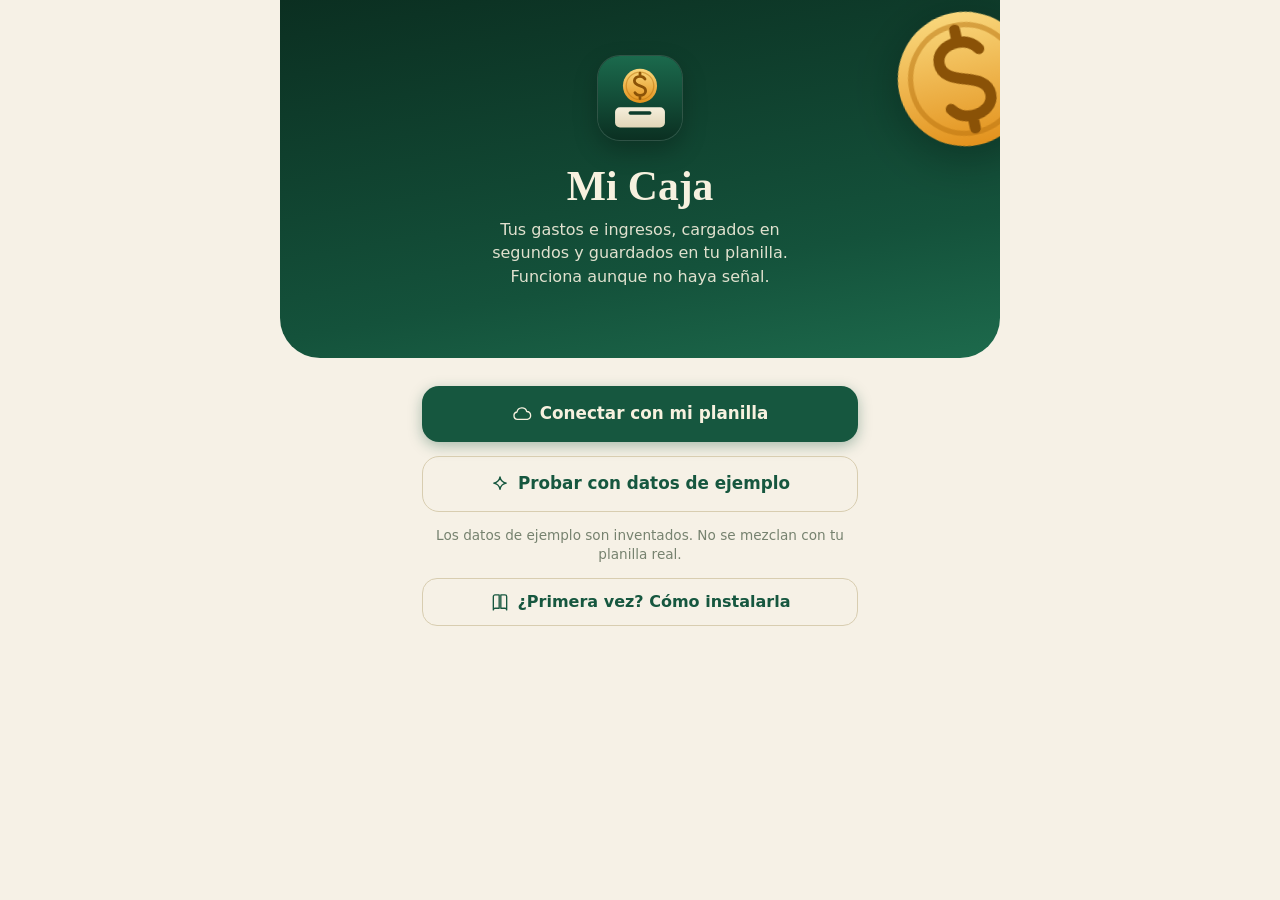
==== commit 630d7814: "Android: la app queda entre la barra de estado y la de navegación (sin viewport-fit=cover fuera del " ====
--- a/index.html
+++ b/index.html
@@ -16,6 +16,14 @@
   <!-- "default": la app no se dibuja debajo de la barra de estado (igual que Don Enrique) -->
   <meta name="apple-mobile-web-app-status-bar-style" content="default">
   <meta name="format-detection" content="telephone=no">
+  <script>
+    // Android: sin "viewport-fit=cover" el navegador deja la app entre la barra de estado y la de navegación
+    // (algunos, como Samsung Internet, dibujan por debajo de las barras sin avisar cuánto tapan). En el iPhone se mantiene.
+    (function () {
+      var ios = /iPad|iPhone|iPod/.test(navigator.userAgent) || (navigator.platform === 'MacIntel' && navigator.maxTouchPoints > 1);
+      if (!ios) document.querySelector('meta[name=viewport]').setAttribute('content', 'width=device-width, initial-scale=1, maximum-scale=1');
+    })();
+  </script>
   <link rel="stylesheet" href="css/app.css">
 </head>
 <body>
--- a/css/app.css
+++ b/css/app.css
@@ -468,10 +468,20 @@
 /* ----- avisos flotantes ----- */
 .toast {
   position: fixed; left: 50%; bottom: calc(var(--tab-h) + var(--sab) + 84px); z-index: 200; transform: translate(-50%, 20px); opacity: 0; pointer-events: none;
-  max-width: min(92vw, 460px); padding: 12px 18px; border-radius: 16px; background: #1f2d25; color: #f4efe0; font-size: .95rem; font-weight: 550; box-shadow: var(--shadow-lg); transition: opacity .2s, transform .2s; text-align: center;
+  width: max-content; max-width: min(92vw, 460px); padding: 12px 18px; border-radius: 16px; background: #1f2d25; color: #f4efe0; font-size: .95rem; font-weight: 550; box-shadow: var(--shadow-lg); transition: opacity .2s, transform .2s; text-align: center;
 }
 .toast.show { opacity: 1; transform: translate(-50%, 0); pointer-events: auto; }
-.toast-ok { background: #17563e; } .toast-warn { background: #8a5a05; } .toast-err { background: #9a2f21; } .toast-info { background: #1f4b66; }
+/* confirmaciones: una pastilla chica y translúcida, casi pegada a la barra de abajo (sobre el botón flotante si hay uno); no se puede tocar */
+.toast-ok {
+  bottom: calc(var(--tab-h) + var(--sab) + 10px); max-width: min(88vw, 340px); padding: 6px 13px 6px 11px; border-radius: 999px;
+  font-size: .8rem; font-weight: 500; letter-spacing: .005em; background: rgba(24, 38, 31, .86); color: #eef3ea;
+  -webkit-backdrop-filter: blur(8px); backdrop-filter: blur(8px); box-shadow: 0 2px 10px rgba(0, 0, 0, .16);
+  transform: translate(-50%, 8px); pointer-events: none !important;
+}
+body.has-fab .toast-ok { bottom: calc(var(--tab-h) + var(--sab) + 80px); }
+.toast-ok.show { transform: translate(-50%, 0); }
+.toast-ok::before { content: ''; display: inline-block; width: 6px; height: 6px; margin-right: 8px; border-radius: 50%; background: #7fd6a4; vertical-align: .08em; }
+.toast-warn { background: #8a5a05; } .toast-err { background: #9a2f21; } .toast-info { background: #1f4b66; }
 
 /* ----- ajustes ----- */
 .conn-row { display: flex; align-items: center; gap: 12px; }
@@ -537,8 +547,9 @@
 #view > .page { max-width: 720px; margin: 0 auto; }
 
 /* inicio: saldo */
-.hero .hero-art { top: 92px; width: 400px; height: 160px; }
-.hero-art svg { width: 400px; height: 160px; }
+.hero > .hero-coin { position: absolute; top: -26px; right: -26px; width: 128px; height: 128px; pointer-events: none; filter: drop-shadow(0 8px 18px rgba(0, 0, 0, .28)); transform: rotate(-12deg); }
+.hero-coin svg { width: 100%; height: 100%; display: block; }
+.hero > *:not(.hero-coin) { position: relative; }
 .hero-label { font-size: .9rem; opacity: .85; margin-top: 14px; }
 .hero-balance { font: 700 2.5rem/1.05 var(--round); letter-spacing: -.02em; margin: 4px 0 4px; font-variant-numeric: tabular-nums; }
 .hero-sub { font-size: .8rem; opacity: .75; margin-bottom: 18px; }
@@ -606,6 +617,33 @@
 .tile { color: var(--ink); }
 .btn-sm.btn-ghost { align-self: flex-start; }
 
-/* bienvenida */
-.w-logo .ic { color: #f6d27a; }
+/* bienvenida: la moneda en lugar del sol, sin surcos */
+.w-hero::after { display: none; }
+.w-coin { position: absolute; top: calc(var(--sat) + 4px); right: -40px; width: 150px; height: 150px; transform: rotate(-12deg); filter: drop-shadow(0 10px 24px rgba(0, 0, 0, .3)); }
+.w-coin svg { width: 100%; height: 100%; display: block; }
+.w-logo { background: none; border: 0; width: 84px; height: 84px; }
+.w-logo svg { border-radius: 22px; box-shadow: 0 0 0 1px rgba(255, 255, 255, .14), 0 10px 24px rgba(0, 0, 0, .25); }
 .connect-panel .connect-form { padding: 0; }
+
+/* filtros de Movimientos: el texto se dibuja aparte (el selector nativo queda invisible encima),
+   así el mes ocupa lo justo, la categoría usa el resto y los nombres largos entran */
+.filters.fit .filter.fpill { position: relative; gap: 4px; padding: 0 10px; min-height: 44px; color: var(--muted); }
+.filters.fit .filter.fpill:first-child { flex: 0 0 auto; }
+.filters.fit .filter.fpill:last-child { flex: 1 1 0; min-width: 0; }
+.fpill .ftext { flex: 1; min-width: 0; white-space: nowrap; overflow: hidden; text-overflow: ellipsis; font-size: 14px; font-weight: 650; color: var(--ink); }
+.fpill .fnative { position: absolute; inset: 0; width: 100%; height: 100%; opacity: 0; font-size: 16px; -webkit-appearance: none; appearance: none; border: 0; cursor: pointer; }
+.fpill:focus-within { box-shadow: 0 0 0 3px color-mix(in srgb, var(--green) 25%, transparent); }
+
+a.tile, a.note, a.btn { text-decoration: none; }
+a.tile { color: var(--ink); }
+a.note-btn { color: inherit; }
+
+/* guía de instalación (guia.html) */
+body.guide { padding-bottom: calc(var(--sab) + 24px); }
+.logo-img { width: 34px; height: 34px; border-radius: 9px; display: block; }
+.guide-open { background: rgba(255, 255, 255, .12); color: #fff; border: 1px solid rgba(255, 255, 255, .22); min-height: 38px; padding: 0 14px; border-radius: 999px; }
+.gstep { gap: 12px; }
+.glist { margin: 0; padding-left: 22px; display: flex; flex-direction: column; gap: 12px; color: var(--ink-2); line-height: 1.5; }
+.glist li::marker { color: var(--green); font-weight: 700; }
+.g-inline { margin-top: 10px; }
+.guide code { font-size: .9em; background: var(--surface-2, rgba(0,0,0,.05)); padding: 1px 5px; border-radius: 6px; }
